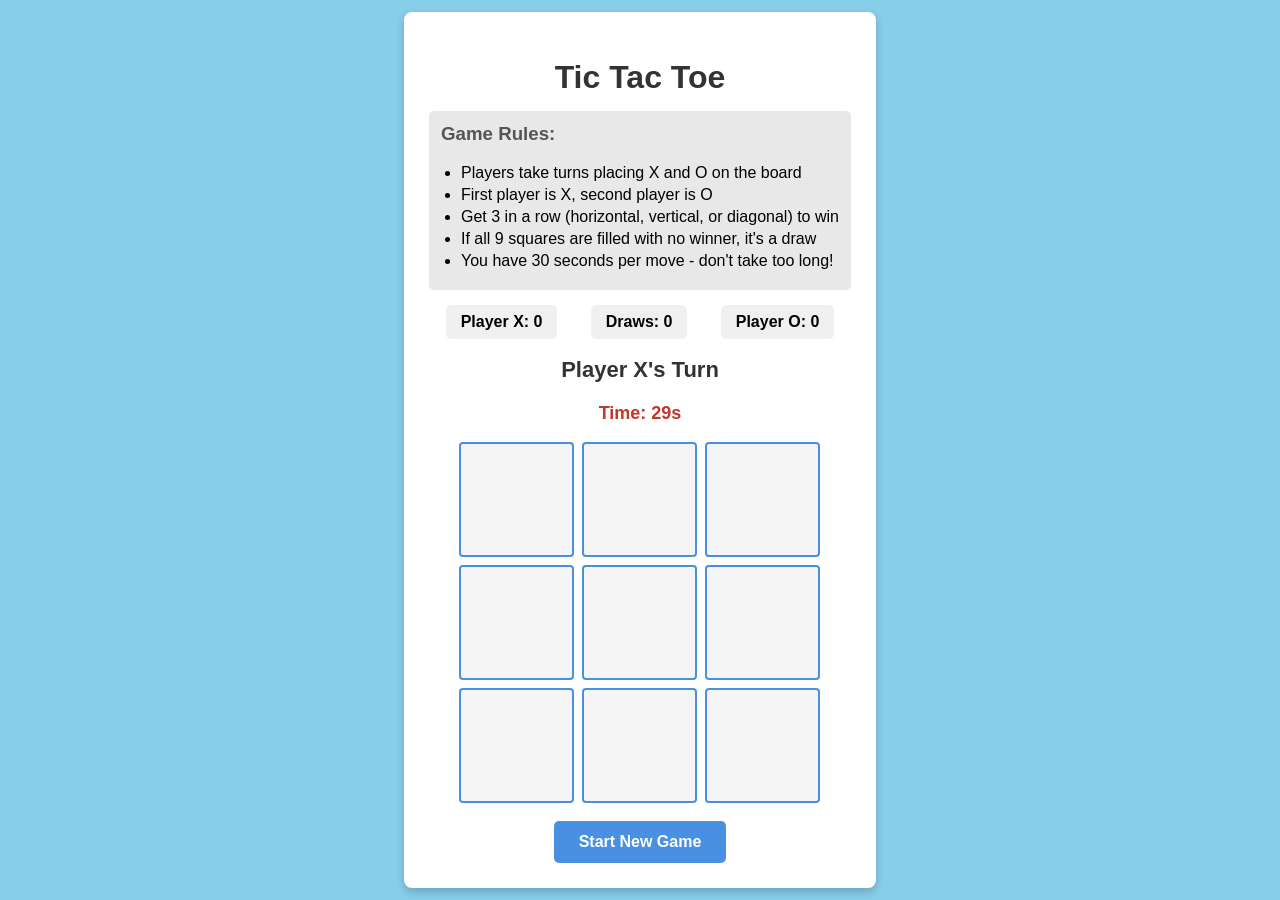
==== index.html @ a4c6de1d "Initial commit - Tic Tac Toe game project" ====
<!DOCTYPE html>
<html lang="en">
<head>
    <meta charset="UTF-8">
    <meta name="viewport" content="width=device-width, initial-scale=1.0">
    <title>Tic Tac Toe Game</title>
    <style>
        /* Basic page styling */
        body {
            font-family: Arial, sans-serif;
            display: flex;
            justify-content: center;
            align-items: center;
            min-height: 100vh;
            margin: 0;
            background: #87ceeb;
        }

        /* Main container */
        .game-container {
            background: white;
            padding: 25px;
            border-radius: 8px;
            box-shadow: 0 4px 8px rgba(0, 0, 0, 0.2);
            text-align: center;
            max-width: 480px;
        }

        h1 {
            color: #333;
            margin-bottom: 15px;
        }

        /* Rules box */
        .rules {
            background: #e8e8e8;
            padding: 12px;
            border-radius: 5px;
            margin: 15px 0;
            text-align: left;
        }

        .rules h3 {
            margin-top: 0;
            color: #555;
        }

        .rules ul {
            margin: 8px 0;
            padding-left: 20px;
        }

        .rules li {
            margin: 4px 0;
        }

        /* Game status text */
        .status {
            font-size: 22px;
            font-weight: bold;
            margin: 18px 0;
            color: #333;
            min-height: 28px;
        }

        /* Timer */
        .timer {
            font-size: 18px;
            color: #c0392b;
            margin: 8px 0;
            font-weight: bold;
        }

        /* The game board */
        .board {
            display: grid;
            grid-template-columns: repeat(3, 115px);
            grid-template-rows: repeat(3, 115px);
            gap: 8px;
            margin: 18px auto;
            justify-content: center;
        }

        /* Individual squares */
        .square {
            background: #f5f5f5;
            border: 2px solid #4a90e2;
            border-radius: 4px;
            font-size: 44px;
            font-weight: bold;
            cursor: pointer;
            display: flex;
            justify-content: center;
            align-items: center;
        }

        .square:hover {
            background: #e0e0e0;
        }

        .square.taken {
            cursor: not-allowed;
        }

        .square.taken:hover {
            background: #f5f5f5;
        }

        /* X and O colors */
        .square.x {
            color: #2c3e50;
        }

        .square.o {
            color: #e74c3c;
        }

        /* Score display */
        .score {
            display: flex;
            justify-content: space-around;
            margin: 15px 0;
            font-size: 16px;
        }

        .score div {
            padding: 8px 15px;
            background: #f0f0f0;
            border-radius: 5px;
            font-weight: bold;
        }

        /* Button styling */
        .new-game-btn {
            background: #4a90e2;
            color: white;
            border: none;
            padding: 12px 25px;
            font-size: 16px;
            border-radius: 5px;
            cursor: pointer;
            font-weight: bold;
        }

        .new-game-btn:hover {
            background: #357abd;
        }

        /* Winner highlighting */
        .square.winner {
            background: #ffd700;
        }
    </style>
</head>
<body>
    <div class="game-container">
        <h1>Tic Tac Toe</h1>
        
        <!-- Game Rules -->
        <div class="rules">
            <h3>Game Rules:</h3>
            <ul>
                <li>Players take turns placing X and O on the board</li>
                <li>First player is X, second player is O</li>
                <li>Get 3 in a row (horizontal, vertical, or diagonal) to win</li>
                <li>If all 9 squares are filled with no winner, it's a draw</li>
                <li>You have 30 seconds per move - don't take too long!</li>
            </ul>
        </div>

        <!-- Score Display -->
        <div class="score">
            <div>Player X: <span id="scoreX">0</span></div>
            <div>Draws: <span id="scoreDraw">0</span></div>
            <div>Player O: <span id="scoreO">0</span></div>
        </div>

        <!-- Game Status -->
        <div class="status" id="status">Player X's Turn</div>
        
        <!-- Timer -->
        <div class="timer" id="timer">Time: 30s</div>

        <!-- Game Board -->
        <div class="board" id="board">
            <div class="square" data-index="0"></div>
            <div class="square" data-index="1"></div>
            <div class="square" data-index="2"></div>
            <div class="square" data-index="3"></div>
            <div class="square" data-index="4"></div>
            <div class="square" data-index="5"></div>
            <div class="square" data-index="6"></div>
            <div class="square" data-index="7"></div>
            <div class="square" data-index="8"></div>
        </div>

        <!-- New Game Button -->
        <button class="new-game-btn" id="newGameBtn">Start New Game</button>
    </div>

    <script>
        // Get HTML elements
        const board = document.getElementById('board');
        const squares = document.querySelectorAll('.square');
        const statusDisplay = document.getElementById('status');
        const timerDisplay = document.getElementById('timer');
        const newGameBtn = document.getElementById('newGameBtn');
        const scoreXDisplay = document.getElementById('scoreX');
        const scoreODisplay = document.getElementById('scoreO');
        const scoreDrawDisplay = document.getElementById('scoreDraw');

        // Game variables
        let currentPlayer = 'X';
        let gameBoard = ['', '', '', '', '', '', '', '', ''];
        let gameActive = true;
        let time_left = 30;
        let timerInterval = null;

        // Track scores
        let scores = {
            X: 0,
            O: 0,
            draws: 0
        };

        // All winning combinations
        const winningConditions = [
            [0, 1, 2],
            [3, 4, 5],
            [6, 7, 8],
            [0, 3, 6],
            [1, 4, 7],
            [2, 5, 8],
            [0, 4, 8],
            [2, 4, 6]
        ];

        // Add click listeners to squares
        squares.forEach(square => {
            square.addEventListener('click', handleSquareClick);
        });

        // Add click listener to button
        newGameBtn.addEventListener('click', resetGame);

        // Handle when a square is clicked
        function handleSquareClick(event) {
            const clickedSquare = event.target;
            const clickedIndex = clickedSquare.getAttribute('data-index');
            
            console.log("Square clicked: " + clickedIndex);

            // Check if square is taken or game is over
            if (gameBoard[clickedIndex] !== '' || !gameActive) {
                console.log("Move not allowed");
                return;
            }

            makeMove(clickedSquare, clickedIndex);
        }

        // Make a move on the board
        function makeMove(square, index) {
            gameBoard[index] = currentPlayer;
            square.textContent = currentPlayer;
            square.classList.add('taken');
            square.classList.add(currentPlayer.toLowerCase());
            
            console.log("Current player: " + currentPlayer);
            console.log("Game board state:", gameBoard);

            resetTimer();
            checkForWinner();
        }

        // Check if someone won
        function checkForWinner() {
            let roundWon = false;
            let winningCombo = null;

            for (let i = 0; i < winningConditions.length; i++) {
                const condition = winningConditions[i];
                const a = gameBoard[condition[0]];
                const b = gameBoard[condition[1]];
                const c = gameBoard[condition[2]];

                if (a === '' || b === '' || c === '') {
                    continue;
                }

                if (a === b && b === c) {
                    roundWon = true;
                    winningCombo = condition;
                    console.log("Winner found! Combination:", winningCombo);
                    break;
                }
            }

            if (roundWon) {
                announceWinner(currentPlayer, winningCombo);
                return;
            }

            // Check for draw
            let boardFull = true;
            for (let i = 0; i < gameBoard.length; i++) {
                if (gameBoard[i] === '') {
                    boardFull = false;
                    break;
                }
            }
            
            if (boardFull) {
                announceDraw();
                return;
            }

            // Switch players
            switchPlayer();
        }

        // Switch to other player
        function switchPlayer() {
            if (currentPlayer === 'X') {
                currentPlayer = 'O';
            } else {
                currentPlayer = 'X';
            }
            statusDisplay.textContent = "Player " + currentPlayer + "'s Turn";
        }

        // Announce winner
        function announceWinner(winner, combo) {
            gameActive = false;
            stopTimer();
            statusDisplay.textContent = "Player " + winner + " Wins!";
            console.log("Game over - winner: " + winner);
            
            // Update score
            scores[winner]++;
            updateScoreDisplay();

            // Highlight winning squares
            for (let i = 0; i < combo.length; i++) {
                squares[combo[i]].classList.add('winner');
            }
        }

        // Announce draw
        function announceDraw() {
            gameActive = false;
            stopTimer();
            statusDisplay.textContent = "It's a Draw!";
            console.log("Game over - draw");
            
            scores.draws++;
            updateScoreDisplay();
        }

        // Handle timeout
        function timeOut() {
            gameActive = false;
            stopTimer();
            statusDisplay.textContent = "Time's Up! Player " + currentPlayer + " Loses!";
            console.log("Timeout - player " + currentPlayer + " loses");
            
            // Other player wins
            let winner = currentPlayer === 'X' ? 'O' : 'X';
            scores[winner]++;
            updateScoreDisplay();
        }

        // Start the timer
        function startTimer() {
            stopTimer();
            time_left = 30;
            updateTimerDisplay();
            
            timerInterval = setInterval(function() {
                time_left--;
                updateTimerDisplay();
                
                if (time_left <= 0) {
                    timeOut();
                }
            }, 1000);
        }

        // Update timer display
        function updateTimerDisplay() {
            timerDisplay.textContent = "Time: " + time_left + "s";
        }

        // Reset timer
        function resetTimer() {
            startTimer();
        }

        // Stop timer
        function stopTimer() {
            if (timerInterval) {
                clearInterval(timerInterval);
                timerInterval = null;
            }
        }

        // Update score display
        function updateScoreDisplay() {
            scoreXDisplay.textContent = scores.X;
            scoreODisplay.textContent = scores.O;
            scoreDrawDisplay.textContent = scores.draws;
        }

        // Reset game
        function resetGame() {
            console.log("Starting new game");
            currentPlayer = 'X';
            gameBoard = ['', '', '', '', '', '', '', '', ''];
            gameActive = true;
            statusDisplay.textContent = "Player X's Turn";
            
            // Clear all squares
            for (let i = 0; i < squares.length; i++) {
                squares[i].textContent = '';
                squares[i].classList.remove('taken', 'x', 'o', 'winner');
            }

            startTimer();
        }

        // Start first game
        startTimer();
    </script>
</body>
</html>
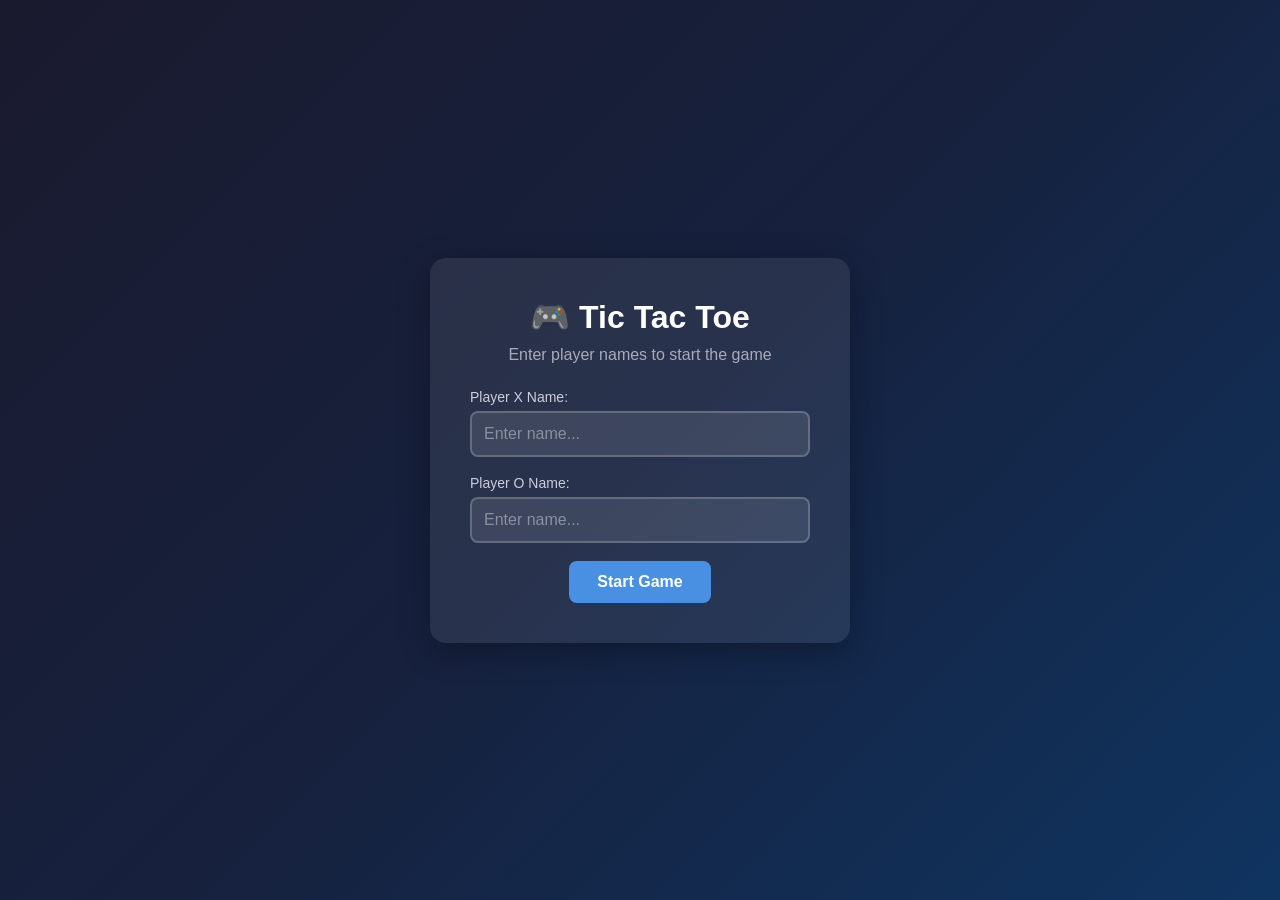
==== commit 3967eff5: "Initial client setup" ====
--- a/index.html
+++ b/index.html
@@ -1,435 +1,80 @@
-<!DOCTYPE html>
-<html lang="en">
-<head>
-    <meta charset="UTF-8">
-    <meta name="viewport" content="width=device-width, initial-scale=1.0">
-    <title>Tic Tac Toe Game</title>
-    <style>
-        /* Basic page styling */
-        body {
-            font-family: Arial, sans-serif;
-            display: flex;
-            justify-content: center;
-            align-items: center;
-            min-height: 100vh;
-            margin: 0;
-            background: #87ceeb;
-        }
-
-        /* Main container */
-        .game-container {
-            background: white;
-            padding: 25px;
-            border-radius: 8px;
-            box-shadow: 0 4px 8px rgba(0, 0, 0, 0.2);
-            text-align: center;
-            max-width: 480px;
-        }
-
-        h1 {
-            color: #333;
-            margin-bottom: 15px;
-        }
-
-        /* Rules box */
-        .rules {
-            background: #e8e8e8;
-            padding: 12px;
-            border-radius: 5px;
-            margin: 15px 0;
-            text-align: left;
-        }
-
-        .rules h3 {
-            margin-top: 0;
-            color: #555;
-        }
-
-        .rules ul {
-            margin: 8px 0;
-            padding-left: 20px;
-        }
-
-        .rules li {
-            margin: 4px 0;
-        }
-
-        /* Game status text */
-        .status {
-            font-size: 22px;
-            font-weight: bold;
-            margin: 18px 0;
-            color: #333;
-            min-height: 28px;
-        }
-
-        /* Timer */
-        .timer {
-            font-size: 18px;
-            color: #c0392b;
-            margin: 8px 0;
-            font-weight: bold;
-        }
-
-        /* The game board */
-        .board {
-            display: grid;
-            grid-template-columns: repeat(3, 115px);
-            grid-template-rows: repeat(3, 115px);
-            gap: 8px;
-            margin: 18px auto;
-            justify-content: center;
-        }
-
-        /* Individual squares */
-        .square {
-            background: #f5f5f5;
-            border: 2px solid #4a90e2;
-            border-radius: 4px;
-            font-size: 44px;
-            font-weight: bold;
-            cursor: pointer;
-            display: flex;
-            justify-content: center;
-            align-items: center;
-        }
-
-        .square:hover {
-            background: #e0e0e0;
-        }
-
-        .square.taken {
-            cursor: not-allowed;
-        }
-
-        .square.taken:hover {
-            background: #f5f5f5;
-        }
-
-        /* X and O colors */
-        .square.x {
-            color: #2c3e50;
-        }
-
-        .square.o {
-            color: #e74c3c;
-        }
-
-        /* Score display */
-        .score {
-            display: flex;
-            justify-content: space-around;
-            margin: 15px 0;
-            font-size: 16px;
-        }
-
-        .score div {
-            padding: 8px 15px;
-            background: #f0f0f0;
-            border-radius: 5px;
-            font-weight: bold;
-        }
-
-        /* Button styling */
-        .new-game-btn {
-            background: #4a90e2;
-            color: white;
-            border: none;
-            padding: 12px 25px;
-            font-size: 16px;
-            border-radius: 5px;
-            cursor: pointer;
-            font-weight: bold;
-        }
-
-        .new-game-btn:hover {
-            background: #357abd;
-        }
-
-        /* Winner highlighting */
-        .square.winner {
-            background: #ffd700;
-        }
-    </style>
-</head>
-<body>
-    <div class="game-container">
-        <h1>Tic Tac Toe</h1>
-        
-        <!-- Game Rules -->
-        <div class="rules">
-            <h3>Game Rules:</h3>
-            <ul>
-                <li>Players take turns placing X and O on the board</li>
-                <li>First player is X, second player is O</li>
-                <li>Get 3 in a row (horizontal, vertical, or diagonal) to win</li>
-                <li>If all 9 squares are filled with no winner, it's a draw</li>
-                <li>You have 30 seconds per move - don't take too long!</li>
-            </ul>
-        </div>
-
-        <!-- Score Display -->
-        <div class="score">
-            <div>Player X: <span id="scoreX">0</span></div>
-            <div>Draws: <span id="scoreDraw">0</span></div>
-            <div>Player O: <span id="scoreO">0</span></div>
-        </div>
-
-        <!-- Game Status -->
-        <div class="status" id="status">Player X's Turn</div>
-        
-        <!-- Timer -->
-        <div class="timer" id="timer">Time: 30s</div>
-
-        <!-- Game Board -->
-        <div class="board" id="board">
-            <div class="square" data-index="0"></div>
-            <div class="square" data-index="1"></div>
-            <div class="square" data-index="2"></div>
-            <div class="square" data-index="3"></div>
-            <div class="square" data-index="4"></div>
-            <div class="square" data-index="5"></div>
-            <div class="square" data-index="6"></div>
-            <div class="square" data-index="7"></div>
-            <div class="square" data-index="8"></div>
-        </div>
-
-        <!-- New Game Button -->
-        <button class="new-game-btn" id="newGameBtn">Start New Game</button>
-    </div>
-
-    <script>
-        // Get HTML elements
-        const board = document.getElementById('board');
-        const squares = document.querySelectorAll('.square');
-        const statusDisplay = document.getElementById('status');
-        const timerDisplay = document.getElementById('timer');
-        const newGameBtn = document.getElementById('newGameBtn');
-        const scoreXDisplay = document.getElementById('scoreX');
-        const scoreODisplay = document.getElementById('scoreO');
-        const scoreDrawDisplay = document.getElementById('scoreDraw');
-
-        // Game variables
-        let currentPlayer = 'X';
-        let gameBoard = ['', '', '', '', '', '', '', '', ''];
-        let gameActive = true;
-        let time_left = 30;
-        let timerInterval = null;
-
-        // Track scores
-        let scores = {
-            X: 0,
-            O: 0,
-            draws: 0
-        };
-
-        // All winning combinations
-        const winningConditions = [
-            [0, 1, 2],
-            [3, 4, 5],
-            [6, 7, 8],
-            [0, 3, 6],
-            [1, 4, 7],
-            [2, 5, 8],
-            [0, 4, 8],
-            [2, 4, 6]
-        ];
-
-        // Add click listeners to squares
-        squares.forEach(square => {
-            square.addEventListener('click', handleSquareClick);
-        });
-
-        // Add click listener to button
-        newGameBtn.addEventListener('click', resetGame);
-
-        // Handle when a square is clicked
-        function handleSquareClick(event) {
-            const clickedSquare = event.target;
-            const clickedIndex = clickedSquare.getAttribute('data-index');
-            
-            console.log("Square clicked: " + clickedIndex);
-
-            // Check if square is taken or game is over
-            if (gameBoard[clickedIndex] !== '' || !gameActive) {
-                console.log("Move not allowed");
-                return;
-            }
-
-            makeMove(clickedSquare, clickedIndex);
-        }
-
-        // Make a move on the board
-        function makeMove(square, index) {
-            gameBoard[index] = currentPlayer;
-            square.textContent = currentPlayer;
-            square.classList.add('taken');
-            square.classList.add(currentPlayer.toLowerCase());
-            
-            console.log("Current player: " + currentPlayer);
-            console.log("Game board state:", gameBoard);
-
-            resetTimer();
-            checkForWinner();
-        }
-
-        // Check if someone won
-        function checkForWinner() {
-            let roundWon = false;
-            let winningCombo = null;
-
-            for (let i = 0; i < winningConditions.length; i++) {
-                const condition = winningConditions[i];
-                const a = gameBoard[condition[0]];
-                const b = gameBoard[condition[1]];
-                const c = gameBoard[condition[2]];
-
-                if (a === '' || b === '' || c === '') {
-                    continue;
-                }
-
-                if (a === b && b === c) {
-                    roundWon = true;
-                    winningCombo = condition;
-                    console.log("Winner found! Combination:", winningCombo);
-                    break;
-                }
-            }
-
-            if (roundWon) {
-                announceWinner(currentPlayer, winningCombo);
-                return;
-            }
-
-            // Check for draw
-            let boardFull = true;
-            for (let i = 0; i < gameBoard.length; i++) {
-                if (gameBoard[i] === '') {
-                    boardFull = false;
-                    break;
-                }
-            }
-            
-            if (boardFull) {
-                announceDraw();
-                return;
-            }
-
-            // Switch players
-            switchPlayer();
-        }
-
-        // Switch to other player
-        function switchPlayer() {
-            if (currentPlayer === 'X') {
-                currentPlayer = 'O';
-            } else {
-                currentPlayer = 'X';
-            }
-            statusDisplay.textContent = "Player " + currentPlayer + "'s Turn";
-        }
-
-        // Announce winner
-        function announceWinner(winner, combo) {
-            gameActive = false;
-            stopTimer();
-            statusDisplay.textContent = "Player " + winner + " Wins!";
-            console.log("Game over - winner: " + winner);
-            
-            // Update score
-            scores[winner]++;
-            updateScoreDisplay();
-
-            // Highlight winning squares
-            for (let i = 0; i < combo.length; i++) {
-                squares[combo[i]].classList.add('winner');
-            }
-        }
-
-        // Announce draw
-        function announceDraw() {
-            gameActive = false;
-            stopTimer();
-            statusDisplay.textContent = "It's a Draw!";
-            console.log("Game over - draw");
-            
-            scores.draws++;
-            updateScoreDisplay();
-        }
-
-        // Handle timeout
-        function timeOut() {
-            gameActive = false;
-            stopTimer();
-            statusDisplay.textContent = "Time's Up! Player " + currentPlayer + " Loses!";
-            console.log("Timeout - player " + currentPlayer + " loses");
-            
-            // Other player wins
-            let winner = currentPlayer === 'X' ? 'O' : 'X';
-            scores[winner]++;
-            updateScoreDisplay();
-        }
-
-        // Start the timer
-        function startTimer() {
-            stopTimer();
-            time_left = 30;
-            updateTimerDisplay();
-            
-            timerInterval = setInterval(function() {
-                time_left--;
-                updateTimerDisplay();
-                
-                if (time_left <= 0) {
-                    timeOut();
-                }
-            }, 1000);
-        }
-
-        // Update timer display
-        function updateTimerDisplay() {
-            timerDisplay.textContent = "Time: " + time_left + "s";
-        }
-
-        // Reset timer
-        function resetTimer() {
-            startTimer();
-        }
-
-        // Stop timer
-        function stopTimer() {
-            if (timerInterval) {
-                clearInterval(timerInterval);
-                timerInterval = null;
-            }
-        }
-
-        // Update score display
-        function updateScoreDisplay() {
-            scoreXDisplay.textContent = scores.X;
-            scoreODisplay.textContent = scores.O;
-            scoreDrawDisplay.textContent = scores.draws;
-        }
-
-        // Reset game
-        function resetGame() {
-            console.log("Starting new game");
-            currentPlayer = 'X';
-            gameBoard = ['', '', '', '', '', '', '', '', ''];
-            gameActive = true;
-            statusDisplay.textContent = "Player X's Turn";
-            
-            // Clear all squares
-            for (let i = 0; i < squares.length; i++) {
-                squares[i].textContent = '';
-                squares[i].classList.remove('taken', 'x', 'o', 'winner');
-            }
-
-            startTimer();
-        }
-
-        // Start first game
-        startTimer();
-    </script>
-</body>
+<!DOCTYPE html>
+<html lang="en">
+<head>
+    <meta charset="UTF-8">
+    <meta name="viewport" content="width=device-width, initial-scale=1.0">
+    <title>Tic Tac Toe</title>
+    <!-- Link to the separate CSS file -->
+    <link rel="stylesheet" href="style.css">
+</head>
+<body>
+
+    <!-- USERNAME SCREEN: shown first so players can enter their names -->
+    <div class="screen" id="usernameScreen">
+        <div class="username-container">
+            <h1>🎮 Tic Tac Toe</h1>
+            <p>Enter player names to start the game</p>
+            <div class="input-group">
+                <label for="player1Input">Player X Name:</label>
+                <input type="text" id="player1Input" placeholder="Enter name..." maxlength="20">
+            </div>
+            <div class="input-group">
+                <label for="player2Input">Player O Name:</label>
+                <input type="text" id="player2Input" placeholder="Enter name..." maxlength="20">
+            </div>
+            <button class="btn btn-primary" id="startGameBtn">Start Game</button>
+        </div>
+    </div>
+
+    <!-- GAME SCREEN: the actual tic tac toe board -->
+    <div class="screen hidden" id="gameScreen">
+        <div class="game-container">
+            <h1>🎮 Tic Tac Toe</h1>
+
+            <!-- Score Display -->
+            <div class="score">
+                <div class="score-box" id="scoreX">
+                    <span class="score-name" id="nameX">Player X</span>
+                    <span class="score-number" id="scoreXNum">0</span>
+                </div>
+                <div class="score-box draws">
+                    <span class="score-name">Draws</span>
+                    <span class="score-number" id="scoreDraw">0</span>
+                </div>
+                <div class="score-box" id="scoreO">
+                    <span class="score-name" id="nameO">Player O</span>
+                    <span class="score-number" id="scoreONum">0</span>
+                </div>
+            </div>
+
+            <!-- Game Status Message -->
+            <div class="status" id="status">Player X's Turn</div>
+
+            <!-- Timer -->
+            <div class="timer" id="timer">⏱ Time: 30s</div>
+
+            <!-- The 3x3 Board -->
+            <div class="board" id="board">
+                <div class="square" data-index="0"></div>
+                <div class="square" data-index="1"></div>
+                <div class="square" data-index="2"></div>
+                <div class="square" data-index="3"></div>
+                <div class="square" data-index="4"></div>
+                <div class="square" data-index="5"></div>
+                <div class="square" data-index="6"></div>
+                <div class="square" data-index="7"></div>
+                <div class="square" data-index="8"></div>
+            </div>
+
+            <!-- Buttons -->
+            <div class="button-row">
+                <button class="btn btn-primary" id="newGameBtn">New Game</button>
+                <a href="leaderboard.html" class="btn btn-secondary">🏆 Leaderboard</a>
+            </div>
+        </div>
+    </div>
+
+    <!-- Link to the separate JavaScript file -->
+    <script src="script.js"></script>
+</body>
 </html>
--- a/style.css
+++ b/style.css
@@ -0,0 +1,308 @@
+/* ============================================
+   GLOBAL STYLES
+   Applies to every page
+   ============================================ */
+* {
+    box-sizing: border-box;
+    margin: 0;
+    padding: 0;
+}
+
+body {
+    font-family: Arial, sans-serif;
+    min-height: 100vh;
+    background: linear-gradient(135deg, #1a1a2e, #16213e, #0f3460);
+    display: flex;
+    justify-content: center;
+    align-items: center;
+    color: #fff;
+}
+
+h1 {
+    font-size: 2rem;
+    margin-bottom: 10px;
+    text-align: center;
+}
+
+/* A "screen" is a full-page section. We show one at a time using JS. */
+.screen {
+    width: 100%;
+    display: flex;
+    justify-content: center;
+    align-items: center;
+    min-height: 100vh;
+}
+
+/* Hidden class: toggled by JavaScript to show/hide screens */
+.hidden {
+    display: none;
+}
+
+/* ============================================
+   BUTTONS
+   ============================================ */
+.btn {
+    padding: 12px 28px;
+    font-size: 16px;
+    font-weight: bold;
+    border: none;
+    border-radius: 8px;
+    cursor: pointer;
+    text-decoration: none;
+    display: inline-block;
+    transition: transform 0.1s, opacity 0.2s;
+}
+
+.btn:hover {
+    opacity: 0.85;
+    transform: translateY(-1px);
+}
+
+.btn-primary {
+    background: #4a90e2;
+    color: white;
+}
+
+.btn-secondary {
+    background: #2ecc71;
+    color: white;
+}
+
+.button-row {
+    display: flex;
+    gap: 12px;
+    justify-content: center;
+    margin-top: 20px;
+    flex-wrap: wrap;
+}
+
+/* ============================================
+   USERNAME SCREEN
+   ============================================ */
+.username-container {
+    background: rgba(255, 255, 255, 0.08);
+    padding: 40px;
+    border-radius: 16px;
+    text-align: center;
+    max-width: 420px;
+    width: 90%;
+    box-shadow: 0 8px 32px rgba(0,0,0,0.3);
+}
+
+.username-container p {
+    color: #aab;
+    margin-bottom: 25px;
+}
+
+.input-group {
+    margin-bottom: 18px;
+    text-align: left;
+}
+
+.input-group label {
+    display: block;
+    margin-bottom: 6px;
+    font-size: 14px;
+    color: #ccd;
+}
+
+.input-group input {
+    width: 100%;
+    padding: 12px;
+    border-radius: 8px;
+    border: 2px solid rgba(255,255,255,0.2);
+    background: rgba(255,255,255,0.1);
+    color: white;
+    font-size: 16px;
+    outline: none;
+    transition: border-color 0.2s;
+}
+
+.input-group input:focus {
+    border-color: #4a90e2;
+}
+
+.input-group input::placeholder {
+    color: rgba(255,255,255,0.4);
+}
+
+/* ============================================
+   GAME SCREEN
+   ============================================ */
+.game-container {
+    background: rgba(255, 255, 255, 0.08);
+    padding: 30px;
+    border-radius: 16px;
+    text-align: center;
+    max-width: 500px;
+    width: 90%;
+    box-shadow: 0 8px 32px rgba(0,0,0,0.3);
+}
+
+/* Score row at the top */
+.score {
+    display: flex;
+    justify-content: space-around;
+    margin: 20px 0;
+    gap: 10px;
+}
+
+.score-box {
+    background: rgba(255,255,255,0.1);
+    padding: 12px 16px;
+    border-radius: 10px;
+    flex: 1;
+    border: 2px solid transparent;
+}
+
+.score-box.draws {
+    border-color: rgba(255,255,255,0.2);
+}
+
+.score-name {
+    display: block;
+    font-size: 13px;
+    color: #aab;
+    margin-bottom: 4px;
+    overflow: hidden;
+    text-overflow: ellipsis;
+    white-space: nowrap;
+}
+
+.score-number {
+    display: block;
+    font-size: 26px;
+    font-weight: bold;
+}
+
+/* The current turn / winner message */
+.status {
+    font-size: 20px;
+    font-weight: bold;
+    margin: 14px 0 6px;
+    min-height: 28px;
+    color: #fff;
+}
+
+/* Timer countdown */
+.timer {
+    font-size: 16px;
+    color: #e74c3c;
+    font-weight: bold;
+    margin-bottom: 10px;
+}
+
+/* The 3x3 grid board */
+.board {
+    display: grid;
+    grid-template-columns: repeat(3, 110px);
+    grid-template-rows: repeat(3, 110px);
+    gap: 8px;
+    margin: 16px auto;
+    justify-content: center;
+}
+
+/* Each individual square */
+.square {
+    background: rgba(255,255,255,0.1);
+    border: 2px solid rgba(255,255,255,0.25);
+    border-radius: 10px;
+    font-size: 46px;
+    font-weight: bold;
+    cursor: pointer;
+    display: flex;
+    justify-content: center;
+    align-items: center;
+    transition: background 0.15s;
+}
+
+.square:hover {
+    background: rgba(255,255,255,0.2);
+}
+
+/* X is blue, O is red */
+.square.x { color: #4a90e2; }
+.square.o { color: #e74c3c; }
+
+/* Taken squares cannot be clicked */
+.square.taken {
+    cursor: not-allowed;
+}
+
+.square.taken:hover {
+    background: rgba(255,255,255,0.1);
+}
+
+/* Winning squares glow gold */
+.square.winner {
+    background: rgba(255, 215, 0, 0.3);
+    border-color: gold;
+    animation: pulse 0.6s ease-in-out infinite alternate;
+}
+
+@keyframes pulse {
+    from { transform: scale(1); }
+    to   { transform: scale(1.06); }
+}
+
+/* ============================================
+   LEADERBOARD SCREEN
+   ============================================ */
+.leaderboard-container {
+    background: rgba(255, 255, 255, 0.08);
+    padding: 40px;
+    border-radius: 16px;
+    text-align: center;
+    max-width: 500px;
+    width: 90%;
+    box-shadow: 0 8px 32px rgba(0,0,0,0.3);
+}
+
+.leaderboard-subtitle {
+    color: #aab;
+    margin-bottom: 25px;
+}
+
+.leaderboard-table {
+    width: 100%;
+    border-collapse: collapse;
+    margin-top: 10px;
+}
+
+.leaderboard-table th {
+    background: rgba(74, 144, 226, 0.4);
+    padding: 12px;
+    font-size: 14px;
+    text-transform: uppercase;
+    letter-spacing: 1px;
+}
+
+.leaderboard-table td {
+    padding: 12px;
+    border-bottom: 1px solid rgba(255,255,255,0.1);
+    font-size: 16px;
+}
+
+/* First place gets gold styling */
+.leaderboard-table tr.first-place td {
+    color: gold;
+    font-weight: bold;
+    font-size: 18px;
+}
+
+/* Rank column (1st, 2nd, 3rd...) */
+.rank {
+    font-size: 20px;
+    width: 50px;
+}
+
+.loading {
+    color: #aab;
+    font-style: italic;
+    margin-top: 20px;
+}
+
+.no-scores {
+    color: #aab;
+    margin-top: 20px;
+}
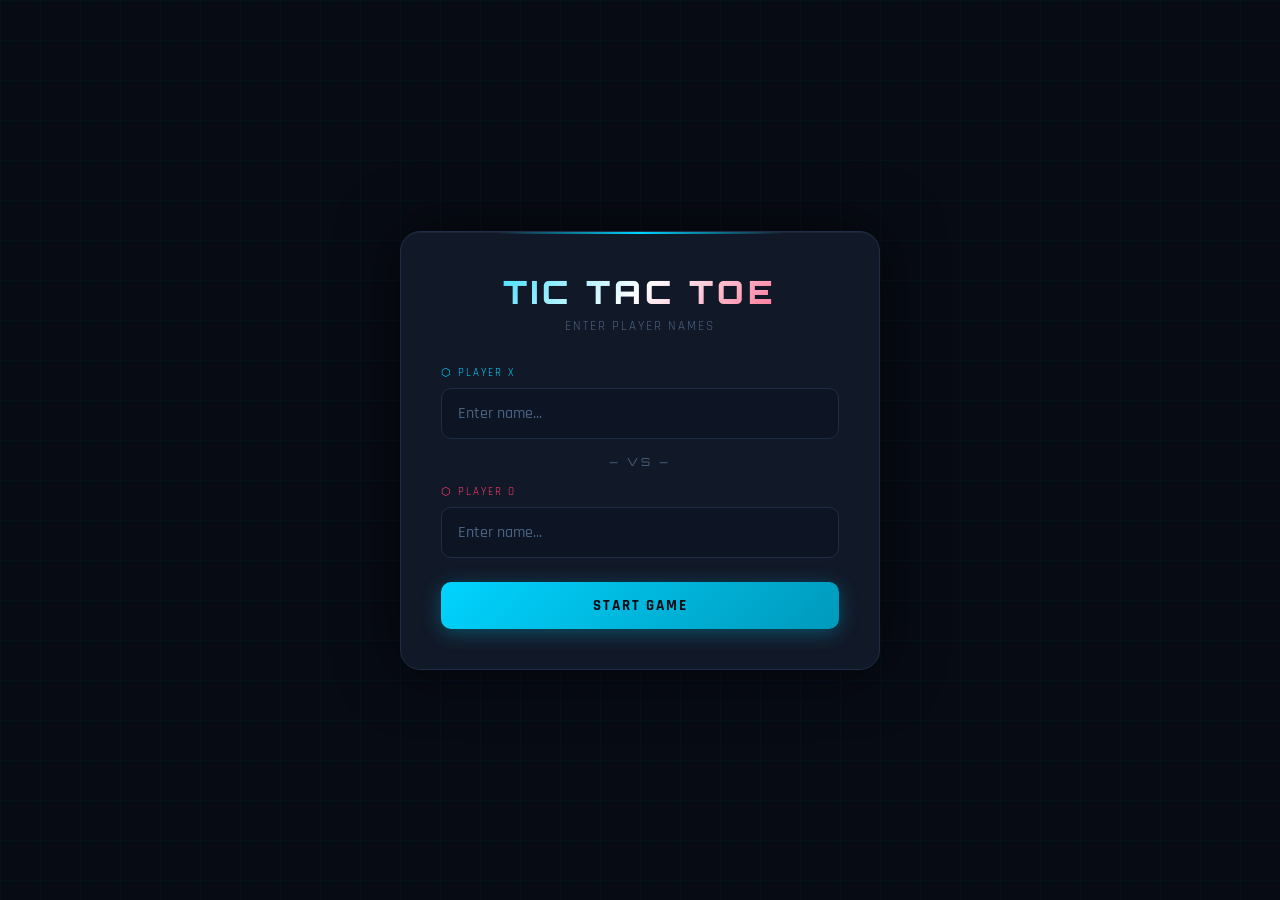
==== commit 38c913f9: "Redesign UI with dark tech theme" ====
--- a/index.html
+++ b/index.html
@@ -4,56 +4,63 @@
     <meta charset="UTF-8">
     <meta name="viewport" content="width=device-width, initial-scale=1.0">
     <title>Tic Tac Toe</title>
-    <!-- Link to the separate CSS file -->
     <link rel="stylesheet" href="style.css">
 </head>
 <body>
 
-    <!-- USERNAME SCREEN: shown first so players can enter their names -->
+    <!-- USERNAME SCREEN -->
     <div class="screen" id="usernameScreen">
-        <div class="username-container">
-            <h1>🎮 Tic Tac Toe</h1>
-            <p>Enter player names to start the game</p>
-            <div class="input-group">
-                <label for="player1Input">Player X Name:</label>
+        <div class="card username-container">
+            <div class="title">TIC TAC TOE</div>
+            <div class="subtitle">Enter player names</div>
+
+            <div class="input-group player-x">
+                <label>⬡ Player X</label>
                 <input type="text" id="player1Input" placeholder="Enter name..." maxlength="20">
             </div>
-            <div class="input-group">
-                <label for="player2Input">Player O Name:</label>
+
+            <div class="vs-divider">— VS —</div>
+
+            <div class="input-group player-o">
+                <label>⬡ Player O</label>
                 <input type="text" id="player2Input" placeholder="Enter name..." maxlength="20">
             </div>
+
             <button class="btn btn-primary" id="startGameBtn">Start Game</button>
         </div>
     </div>
 
-    <!-- GAME SCREEN: the actual tic tac toe board -->
+    <!-- GAME SCREEN -->
     <div class="screen hidden" id="gameScreen">
-        <div class="game-container">
-            <h1>🎮 Tic Tac Toe</h1>
+        <div class="card">
+            <div class="title">TIC TAC TOE</div>
 
-            <!-- Score Display -->
+            <!-- Scores -->
             <div class="score">
-                <div class="score-box" id="scoreX">
+                <div class="score-box" id="scoreBoxX">
                     <span class="score-name" id="nameX">Player X</span>
                     <span class="score-number" id="scoreXNum">0</span>
                 </div>
                 <div class="score-box draws">
-                    <span class="score-name">Draws</span>
+                    <span class="score-name">Draw</span>
                     <span class="score-number" id="scoreDraw">0</span>
                 </div>
-                <div class="score-box" id="scoreO">
+                <div class="score-box" id="scoreBoxO">
                     <span class="score-name" id="nameO">Player O</span>
                     <span class="score-number" id="scoreONum">0</span>
                 </div>
             </div>
 
-            <!-- Game Status Message -->
+            <!-- Status -->
             <div class="status" id="status">Player X's Turn</div>
 
-            <!-- Timer -->
-            <div class="timer" id="timer">⏱ Time: 30s</div>
+            <!-- Timer bar -->
+            <div class="timer-bar-wrap">
+                <div class="timer-bar" id="timerBar"></div>
+            </div>
+            <div class="timer-text" id="timerText">30s</div>
 
-            <!-- The 3x3 Board -->
+            <!-- Board -->
             <div class="board" id="board">
                 <div class="square" data-index="0"></div>
                 <div class="square" data-index="1"></div>
@@ -68,13 +75,12 @@
 
             <!-- Buttons -->
             <div class="button-row">
-                <button class="btn btn-primary" id="newGameBtn">New Game</button>
-                <a href="leaderboard.html" class="btn btn-secondary">🏆 Leaderboard</a>
+                <button class="btn btn-secondary" id="newGameBtn">New Game</button>
+                <a href="leaderboard.html" class="btn btn-primary">🏆 Leaderboard</a>
             </div>
         </div>
     </div>
 
-    <!-- Link to the separate JavaScript file -->
     <script src="script.js"></script>
 </body>
 </html>
--- a/style.css
+++ b/style.css
@@ -1,168 +1,219 @@
-/* ============================================
-   GLOBAL STYLES
-   Applies to every page
-   ============================================ */
-* {
-    box-sizing: border-box;
-    margin: 0;
-    padding: 0;
-}
+@import url('https://fonts.googleapis.com/css2?family=Orbitron:wght@700;900&family=Rajdhani:wght@400;500;600&display=swap');
+
+:root {
+    --bg:      #070b14;
+    --surface: #0d1424;
+    --card:    #111827;
+    --border:  #1e2d45;
+    --accent:  #00d4ff;
+    --accent2: #ff3d6e;
+    --x-color: #00d4ff;
+    --o-color: #ff3d6e;
+    --gold:    #ffd700;
+    --text:    #e8f4ff;
+    --muted:   #4a6380;
+    --glow-x:  0 0 20px rgba(0, 212, 255, 0.5);
+    --glow-o:  0 0 20px rgba(255, 61, 110, 0.5);
+}
+
+*, *::before, *::after { box-sizing: border-box; margin: 0; padding: 0; }
 
 body {
-    font-family: Arial, sans-serif;
+    font-family: 'Rajdhani', sans-serif;
+    background: var(--bg);
+    color: var(--text);
     min-height: 100vh;
-    background: linear-gradient(135deg, #1a1a2e, #16213e, #0f3460);
     display: flex;
     justify-content: center;
     align-items: center;
-    color: #fff;
-}
-
-h1 {
-    font-size: 2rem;
-    margin-bottom: 10px;
-    text-align: center;
-}
-
-/* A "screen" is a full-page section. We show one at a time using JS. */
+    overflow-x: hidden;
+}
+
+body::before {
+    content: '';
+    position: fixed;
+    inset: 0;
+    background-image:
+        linear-gradient(rgba(0, 212, 255, 0.03) 1px, transparent 1px),
+        linear-gradient(90deg, rgba(0, 212, 255, 0.03) 1px, transparent 1px);
+    background-size: 40px 40px;
+    pointer-events: none;
+    z-index: 0;
+}
+
 .screen {
     width: 100%;
+    min-height: 100vh;
     display: flex;
     justify-content: center;
     align-items: center;
-    min-height: 100vh;
-}
-
-/* Hidden class: toggled by JavaScript to show/hide screens */
-.hidden {
-    display: none;
-}
-
-/* ============================================
-   BUTTONS
-   ============================================ */
+    position: relative;
+    z-index: 1;
+    padding: 20px;
+}
+
+.hidden { display: none !important; }
+
+.card {
+    background: var(--card);
+    border: 1px solid var(--border);
+    border-radius: 20px;
+    padding: 40px;
+    width: 100%;
+    max-width: 480px;
+    position: relative;
+    box-shadow: 0 0 60px rgba(0,0,0,0.6), inset 0 1px 0 rgba(255,255,255,0.05);
+}
+
+.card::before {
+    content: '';
+    position: absolute;
+    top: 0; left: 20%; right: 20%;
+    height: 2px;
+    background: linear-gradient(90deg, transparent, var(--accent), transparent);
+    border-radius: 2px;
+}
+
+.title {
+    font-family: 'Orbitron', monospace;
+    font-size: 2rem;
+    font-weight: 900;
+    text-align: center;
+    letter-spacing: 4px;
+    margin-bottom: 6px;
+    background: linear-gradient(135deg, var(--accent), #ffffff, var(--accent2));
+    -webkit-background-clip: text;
+    -webkit-text-fill-color: transparent;
+    background-clip: text;
+}
+
+.subtitle {
+    text-align: center;
+    color: var(--muted);
+    font-size: 13px;
+    letter-spacing: 2px;
+    text-transform: uppercase;
+    margin-bottom: 32px;
+}
+
+/* USERNAME SCREEN */
+.input-group { margin-bottom: 16px; text-align: left; }
+
+.input-group label {
+    display: block;
+    font-size: 11px;
+    letter-spacing: 2px;
+    text-transform: uppercase;
+    color: var(--muted);
+    margin-bottom: 8px;
+}
+
+.input-group.player-x label { color: var(--x-color); }
+.input-group.player-o label { color: var(--o-color); }
+
+.input-group input {
+    width: 100%;
+    padding: 14px 16px;
+    background: var(--surface);
+    border: 1px solid var(--border);
+    border-radius: 10px;
+    color: var(--text);
+    font-family: 'Rajdhani', sans-serif;
+    font-size: 16px;
+    font-weight: 500;
+    outline: none;
+    transition: border-color 0.2s, box-shadow 0.2s;
+}
+
+.input-group.player-x input:focus { border-color: var(--x-color); box-shadow: var(--glow-x); }
+.input-group.player-o input:focus { border-color: var(--o-color); box-shadow: var(--glow-o); }
+.input-group input::placeholder { color: var(--muted); }
+
+.vs-divider {
+    text-align: center;
+    font-family: 'Orbitron', monospace;
+    font-size: 11px;
+    letter-spacing: 3px;
+    color: var(--muted);
+    margin: 8px 0 16px;
+}
+
+/* BUTTONS */
 .btn {
-    padding: 12px 28px;
-    font-size: 16px;
-    font-weight: bold;
+    display: inline-block;
+    padding: 14px 32px;
+    font-family: 'Rajdhani', sans-serif;
+    font-size: 15px;
+    font-weight: 700;
+    letter-spacing: 2px;
+    text-transform: uppercase;
     border: none;
-    border-radius: 8px;
+    border-radius: 10px;
     cursor: pointer;
     text-decoration: none;
-    display: inline-block;
-    transition: transform 0.1s, opacity 0.2s;
-}
-
-.btn:hover {
-    opacity: 0.85;
-    transform: translateY(-1px);
-}
+    transition: transform 0.15s, box-shadow 0.15s, opacity 0.15s;
+}
+
+.btn:hover { transform: translateY(-2px); opacity: 0.9; }
+.btn:active { transform: translateY(0); }
 
 .btn-primary {
-    background: #4a90e2;
-    color: white;
-}
+    background: linear-gradient(135deg, var(--accent), #0099bb);
+    color: var(--bg);
+    box-shadow: 0 4px 20px rgba(0, 212, 255, 0.3);
+    width: 100%;
+    margin-top: 8px;
+    text-align: center;
+}
+
+.btn-primary:hover { box-shadow: 0 6px 28px rgba(0, 212, 255, 0.5); }
 
 .btn-secondary {
-    background: #2ecc71;
-    color: white;
-}
+    background: var(--surface);
+    color: var(--text);
+    border: 1px solid var(--border);
+}
+
+.btn-secondary:hover { border-color: var(--accent); color: var(--accent); }
 
 .button-row {
     display: flex;
-    gap: 12px;
+    gap: 10px;
     justify-content: center;
-    margin-top: 20px;
+    margin-top: 24px;
     flex-wrap: wrap;
 }
 
-/* ============================================
-   USERNAME SCREEN
-   ============================================ */
-.username-container {
-    background: rgba(255, 255, 255, 0.08);
-    padding: 40px;
-    border-radius: 16px;
-    text-align: center;
-    max-width: 420px;
-    width: 90%;
-    box-shadow: 0 8px 32px rgba(0,0,0,0.3);
-}
-
-.username-container p {
-    color: #aab;
-    margin-bottom: 25px;
-}
-
-.input-group {
-    margin-bottom: 18px;
-    text-align: left;
-}
-
-.input-group label {
-    display: block;
-    margin-bottom: 6px;
-    font-size: 14px;
-    color: #ccd;
-}
-
-.input-group input {
-    width: 100%;
-    padding: 12px;
-    border-radius: 8px;
-    border: 2px solid rgba(255,255,255,0.2);
-    background: rgba(255,255,255,0.1);
-    color: white;
-    font-size: 16px;
-    outline: none;
-    transition: border-color 0.2s;
-}
-
-.input-group input:focus {
-    border-color: #4a90e2;
-}
-
-.input-group input::placeholder {
-    color: rgba(255,255,255,0.4);
-}
-
-/* ============================================
-   GAME SCREEN
-   ============================================ */
-.game-container {
-    background: rgba(255, 255, 255, 0.08);
-    padding: 30px;
-    border-radius: 16px;
-    text-align: center;
-    max-width: 500px;
-    width: 90%;
-    box-shadow: 0 8px 32px rgba(0,0,0,0.3);
-}
-
-/* Score row at the top */
+.button-row .btn { flex: 1; min-width: 130px; text-align: center; }
+
+/* SCORE */
 .score {
-    display: flex;
-    justify-content: space-around;
-    margin: 20px 0;
-    gap: 10px;
+    display: grid;
+    grid-template-columns: 1fr auto 1fr;
+    gap: 8px;
+    margin-bottom: 20px;
+    align-items: center;
 }
 
 .score-box {
-    background: rgba(255,255,255,0.1);
-    padding: 12px 16px;
-    border-radius: 10px;
-    flex: 1;
-    border: 2px solid transparent;
-}
-
-.score-box.draws {
-    border-color: rgba(255,255,255,0.2);
-}
+    background: var(--surface);
+    border: 1px solid var(--border);
+    border-radius: 12px;
+    padding: 12px 8px;
+    text-align: center;
+    transition: border-color 0.3s, box-shadow 0.3s;
+}
+
+.score-box.active-x { border-color: var(--x-color); box-shadow: var(--glow-x); }
+.score-box.active-o { border-color: var(--o-color); box-shadow: var(--glow-o); }
+.score-box.draws { background: transparent; border-color: transparent; }
 
 .score-name {
     display: block;
-    font-size: 13px;
-    color: #aab;
+    font-size: 11px;
+    letter-spacing: 1px;
+    text-transform: uppercase;
+    color: var(--muted);
     margin-bottom: 4px;
     overflow: hidden;
     text-overflow: ellipsis;
@@ -171,138 +222,145 @@
 
 .score-number {
     display: block;
-    font-size: 26px;
-    font-weight: bold;
-}
-
-/* The current turn / winner message */
+    font-family: 'Orbitron', monospace;
+    font-size: 28px;
+    font-weight: 700;
+    line-height: 1;
+}
+
+#scoreXNum { color: var(--x-color); }
+#scoreONum { color: var(--o-color); }
+#scoreDraw { color: var(--muted); font-size: 20px; }
+
+/* STATUS & TIMER */
 .status {
-    font-size: 20px;
-    font-weight: bold;
-    margin: 14px 0 6px;
-    min-height: 28px;
-    color: #fff;
-}
-
-/* Timer countdown */
-.timer {
-    font-size: 16px;
-    color: #e74c3c;
-    font-weight: bold;
-    margin-bottom: 10px;
-}
-
-/* The 3x3 grid board */
+    font-family: 'Orbitron', monospace;
+    font-size: 13px;
+    letter-spacing: 2px;
+    text-align: center;
+    min-height: 22px;
+    margin-bottom: 8px;
+    color: var(--text);
+    text-transform: uppercase;
+}
+
+.timer-bar-wrap {
+    height: 3px;
+    background: var(--surface);
+    border-radius: 3px;
+    margin-bottom: 8px;
+    overflow: hidden;
+}
+
+.timer-bar {
+    height: 100%;
+    width: 100%;
+    background: var(--accent);
+    border-radius: 3px;
+    transition: width 1s linear, background 0.5s;
+}
+
+.timer-bar.low { background: var(--accent2); }
+
+.timer-text {
+    text-align: center;
+    font-size: 11px;
+    letter-spacing: 2px;
+    color: var(--muted);
+    margin-bottom: 20px;
+    font-family: 'Orbitron', monospace;
+}
+
+/* THE BOARD */
 .board {
     display: grid;
-    grid-template-columns: repeat(3, 110px);
-    grid-template-rows: repeat(3, 110px);
-    gap: 8px;
-    margin: 16px auto;
-    justify-content: center;
-}
-
-/* Each individual square */
+    grid-template-columns: repeat(3, 1fr);
+    gap: 10px;
+    margin: 0 auto 24px;
+}
+
 .square {
-    background: rgba(255,255,255,0.1);
-    border: 2px solid rgba(255,255,255,0.25);
-    border-radius: 10px;
-    font-size: 46px;
-    font-weight: bold;
+    aspect-ratio: 1;
+    background: var(--surface);
+    border: 1px solid var(--border);
+    border-radius: 14px;
+    font-family: 'Orbitron', monospace;
+    font-size: 42px;
+    font-weight: 900;
     cursor: pointer;
     display: flex;
     justify-content: center;
     align-items: center;
-    transition: background 0.15s;
-}
-
-.square:hover {
-    background: rgba(255,255,255,0.2);
-}
-
-/* X is blue, O is red */
-.square.x { color: #4a90e2; }
-.square.o { color: #e74c3c; }
-
-/* Taken squares cannot be clicked */
-.square.taken {
-    cursor: not-allowed;
-}
-
-.square.taken:hover {
-    background: rgba(255,255,255,0.1);
-}
-
-/* Winning squares glow gold */
+    transition: background 0.15s, border-color 0.15s, box-shadow 0.15s, transform 0.1s;
+    user-select: none;
+}
+
+.square:hover:not(.taken) {
+    background: #161f30;
+    border-color: var(--accent);
+    box-shadow: var(--glow-x);
+    transform: scale(1.04);
+}
+
+.square.x { color: var(--x-color); border-color: rgba(0,212,255,0.3); text-shadow: 0 0 12px rgba(0,212,255,0.7); }
+.square.o { color: var(--o-color); border-color: rgba(255,61,110,0.3); text-shadow: 0 0 12px rgba(255,61,110,0.7); }
+.square.taken { cursor: not-allowed; }
+.square.taken:hover { transform: none; }
+
 .square.winner {
-    background: rgba(255, 215, 0, 0.3);
-    border-color: gold;
-    animation: pulse 0.6s ease-in-out infinite alternate;
-}
-
-@keyframes pulse {
-    from { transform: scale(1); }
-    to   { transform: scale(1.06); }
-}
-
-/* ============================================
-   LEADERBOARD SCREEN
-   ============================================ */
-.leaderboard-container {
-    background: rgba(255, 255, 255, 0.08);
-    padding: 40px;
-    border-radius: 16px;
-    text-align: center;
-    max-width: 500px;
-    width: 90%;
-    box-shadow: 0 8px 32px rgba(0,0,0,0.3);
-}
-
-.leaderboard-subtitle {
-    color: #aab;
-    margin-bottom: 25px;
-}
-
-.leaderboard-table {
-    width: 100%;
-    border-collapse: collapse;
-    margin-top: 10px;
-}
+    background: rgba(255,215,0,0.08);
+    border-color: var(--gold);
+    box-shadow: 0 0 24px rgba(255,215,0,0.4);
+    animation: winner-pulse 0.7s ease-in-out infinite alternate;
+}
+
+@keyframes winner-pulse {
+    from { transform: scale(1);    box-shadow: 0 0 16px rgba(255,215,0,0.3); }
+    to   { transform: scale(1.06); box-shadow: 0 0 32px rgba(255,215,0,0.6); }
+}
+
+@keyframes pop-in {
+    0%   { transform: scale(0.4); opacity: 0; }
+    70%  { transform: scale(1.15); }
+    100% { transform: scale(1); opacity: 1; }
+}
+
+.square.x, .square.o { animation: pop-in 0.2s ease-out; }
+
+/* LEADERBOARD */
+.leaderboard-container { text-align: center; }
+
+.leaderboard-table { width: 100%; border-collapse: collapse; margin: 8px 0; }
 
 .leaderboard-table th {
-    background: rgba(74, 144, 226, 0.4);
-    padding: 12px;
-    font-size: 14px;
-    text-transform: uppercase;
-    letter-spacing: 1px;
+    font-size: 10px;
+    letter-spacing: 2px;
+    text-transform: uppercase;
+    color: var(--muted);
+    padding: 10px 12px;
+    border-bottom: 1px solid var(--border);
 }
 
 .leaderboard-table td {
-    padding: 12px;
-    border-bottom: 1px solid rgba(255,255,255,0.1);
+    padding: 14px 12px;
+    border-bottom: 1px solid rgba(30,45,69,0.5);
     font-size: 16px;
-}
-
-/* First place gets gold styling */
+    font-weight: 600;
+}
+
+.leaderboard-table tr:last-child td { border-bottom: none; }
+
 .leaderboard-table tr.first-place td {
-    color: gold;
-    font-weight: bold;
-    font-size: 18px;
-}
-
-/* Rank column (1st, 2nd, 3rd...) */
-.rank {
-    font-size: 20px;
-    width: 50px;
-}
-
-.loading {
-    color: #aab;
-    font-style: italic;
-    margin-top: 20px;
-}
-
-.no-scores {
-    color: #aab;
-    margin-top: 20px;
+    color: var(--gold);
+    font-family: 'Orbitron', monospace;
+    font-size: 15px;
+}
+
+.rank { font-size: 22px; width: 50px; text-align: center; }
+.loading, .no-scores { color: var(--muted); font-style: italic; padding: 30px 0; letter-spacing: 1px; }
+
+@media (max-width: 480px) {
+    .card { padding: 28px 20px; }
+    .title { font-size: 1.5rem; letter-spacing: 2px; }
+    .square { font-size: 32px; border-radius: 10px; }
 }
